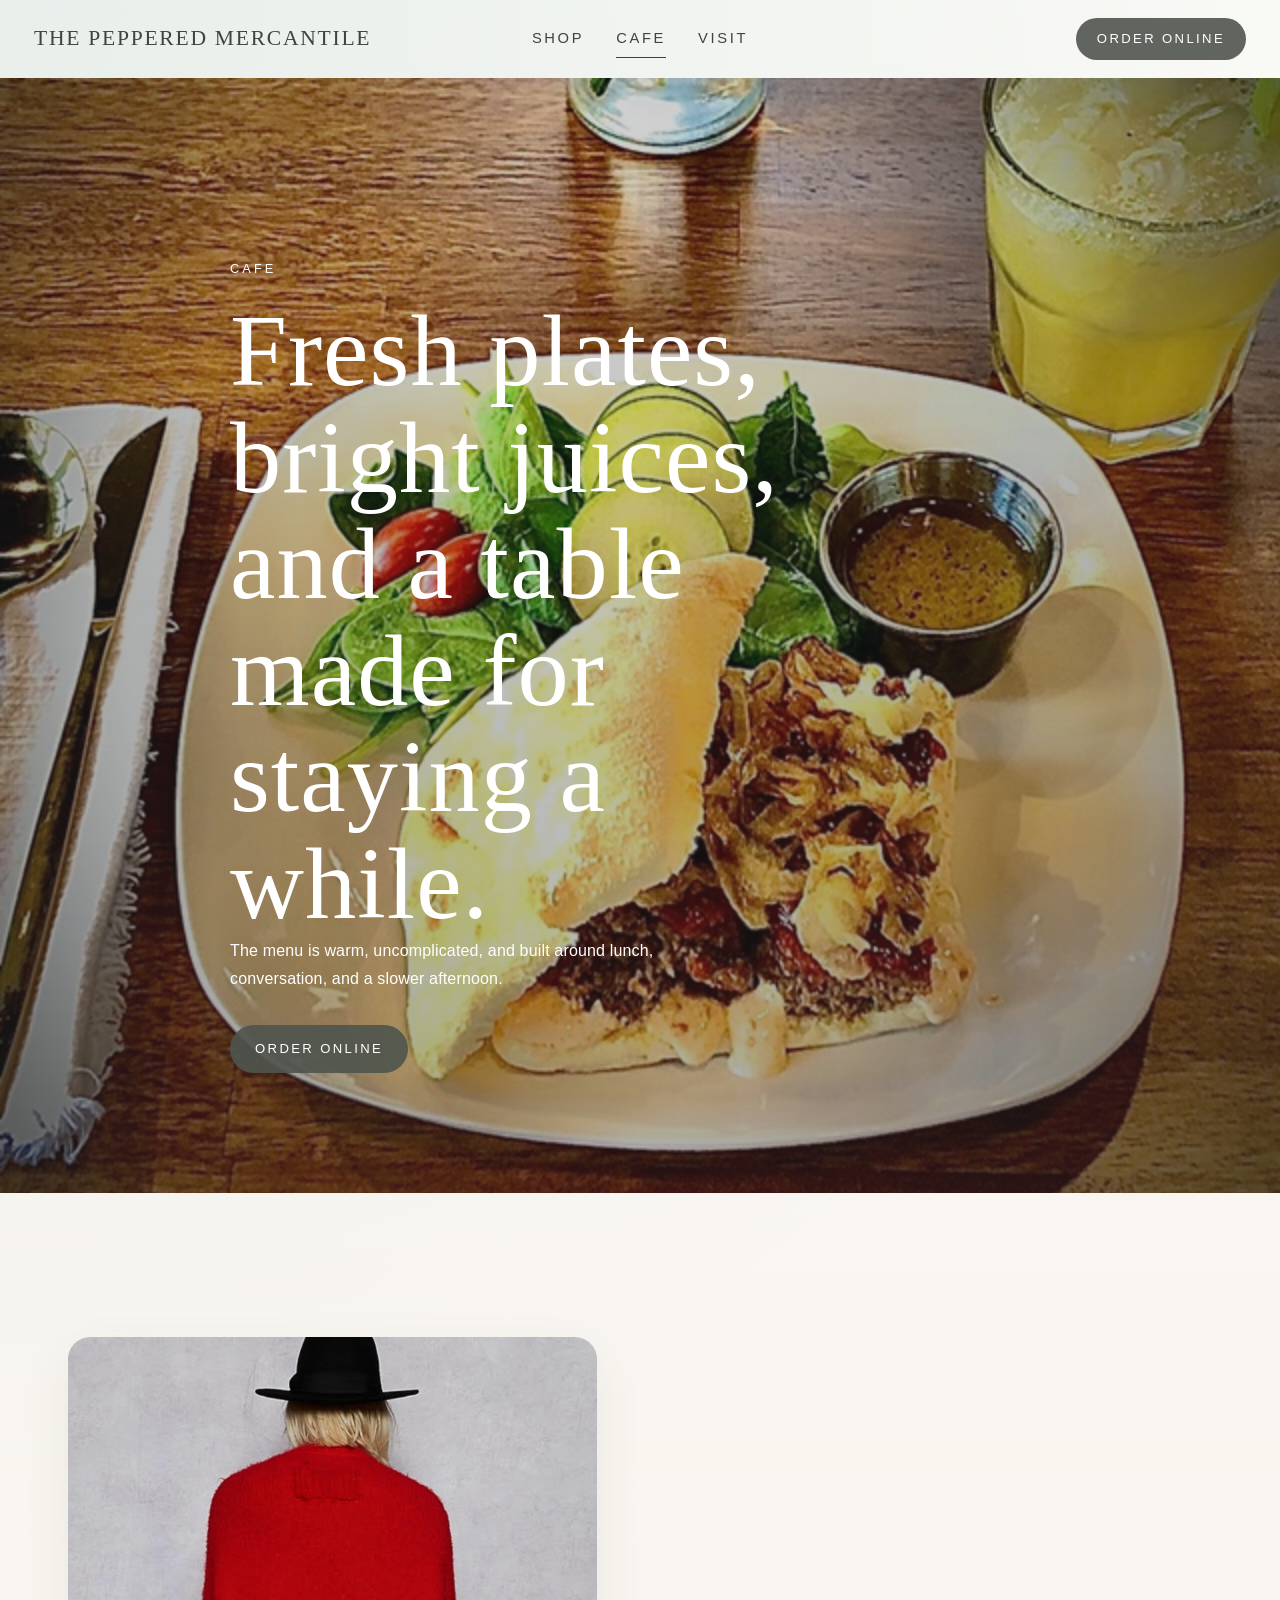
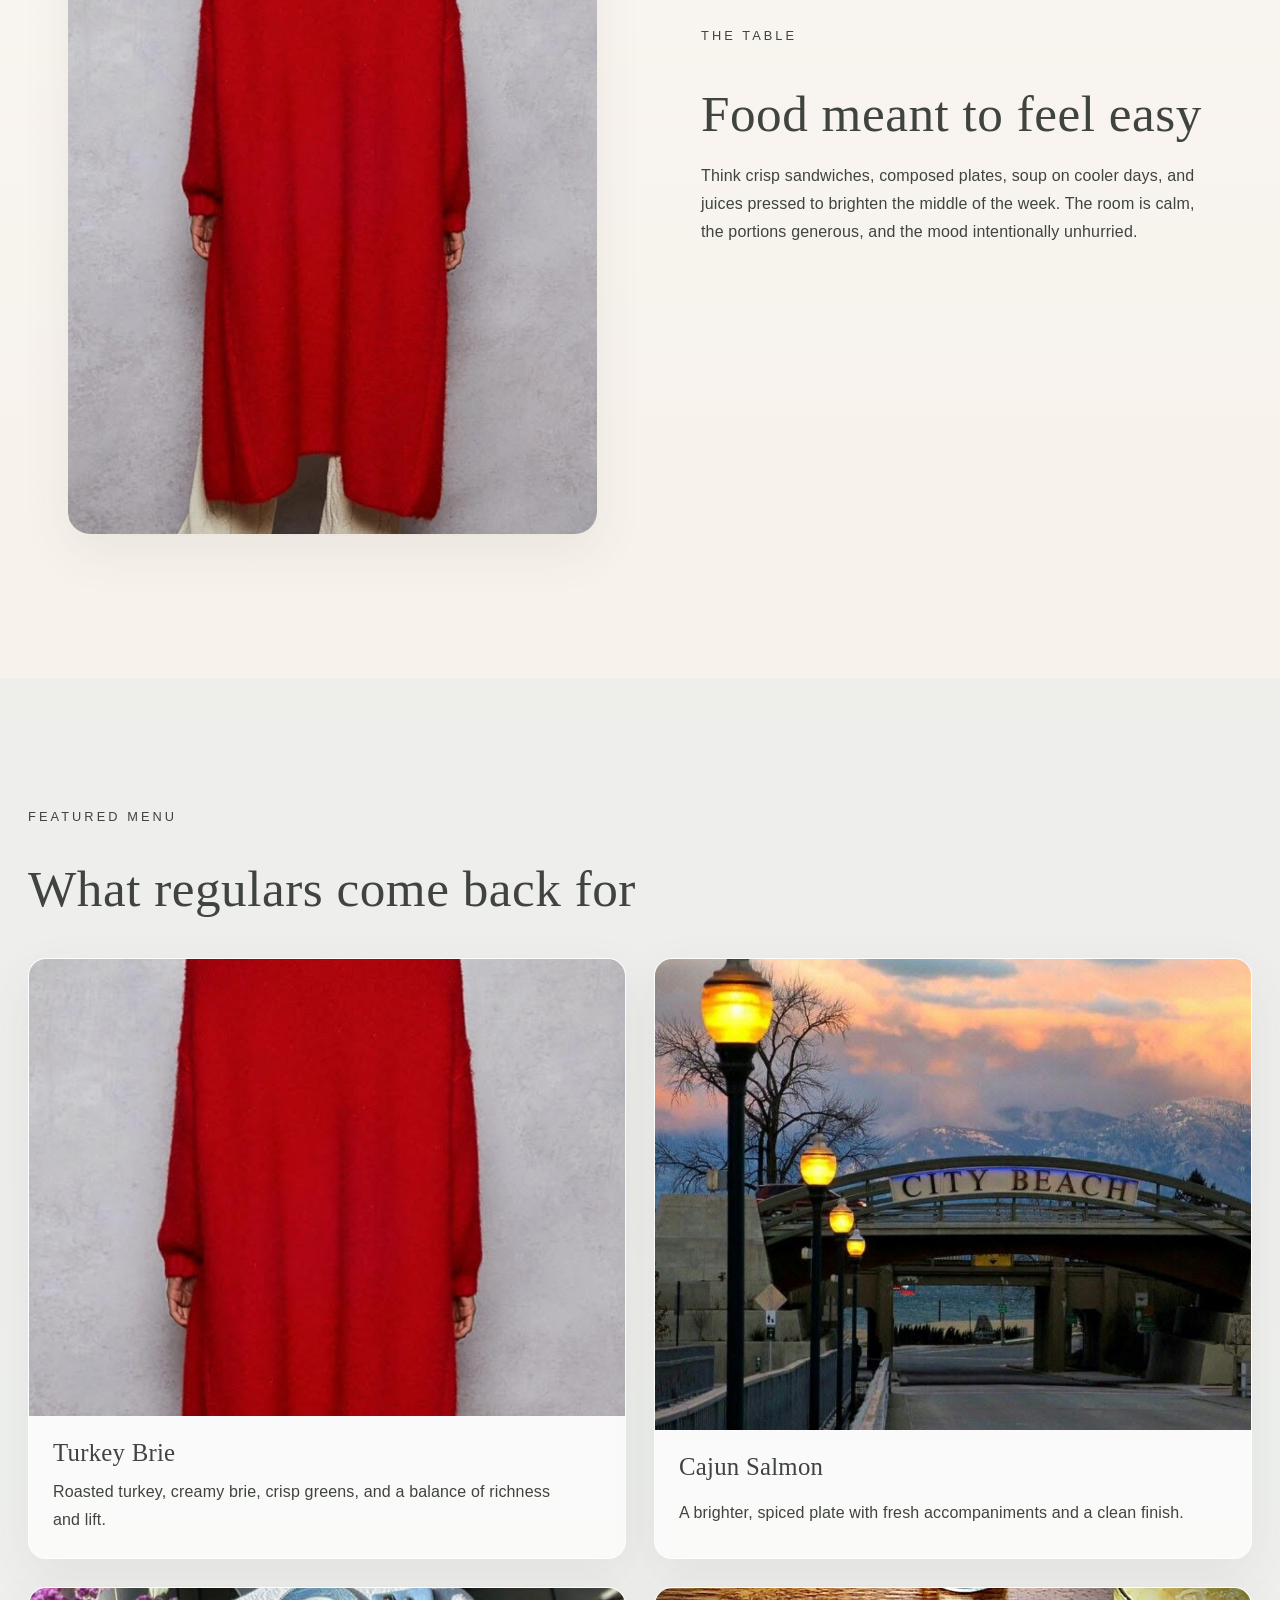
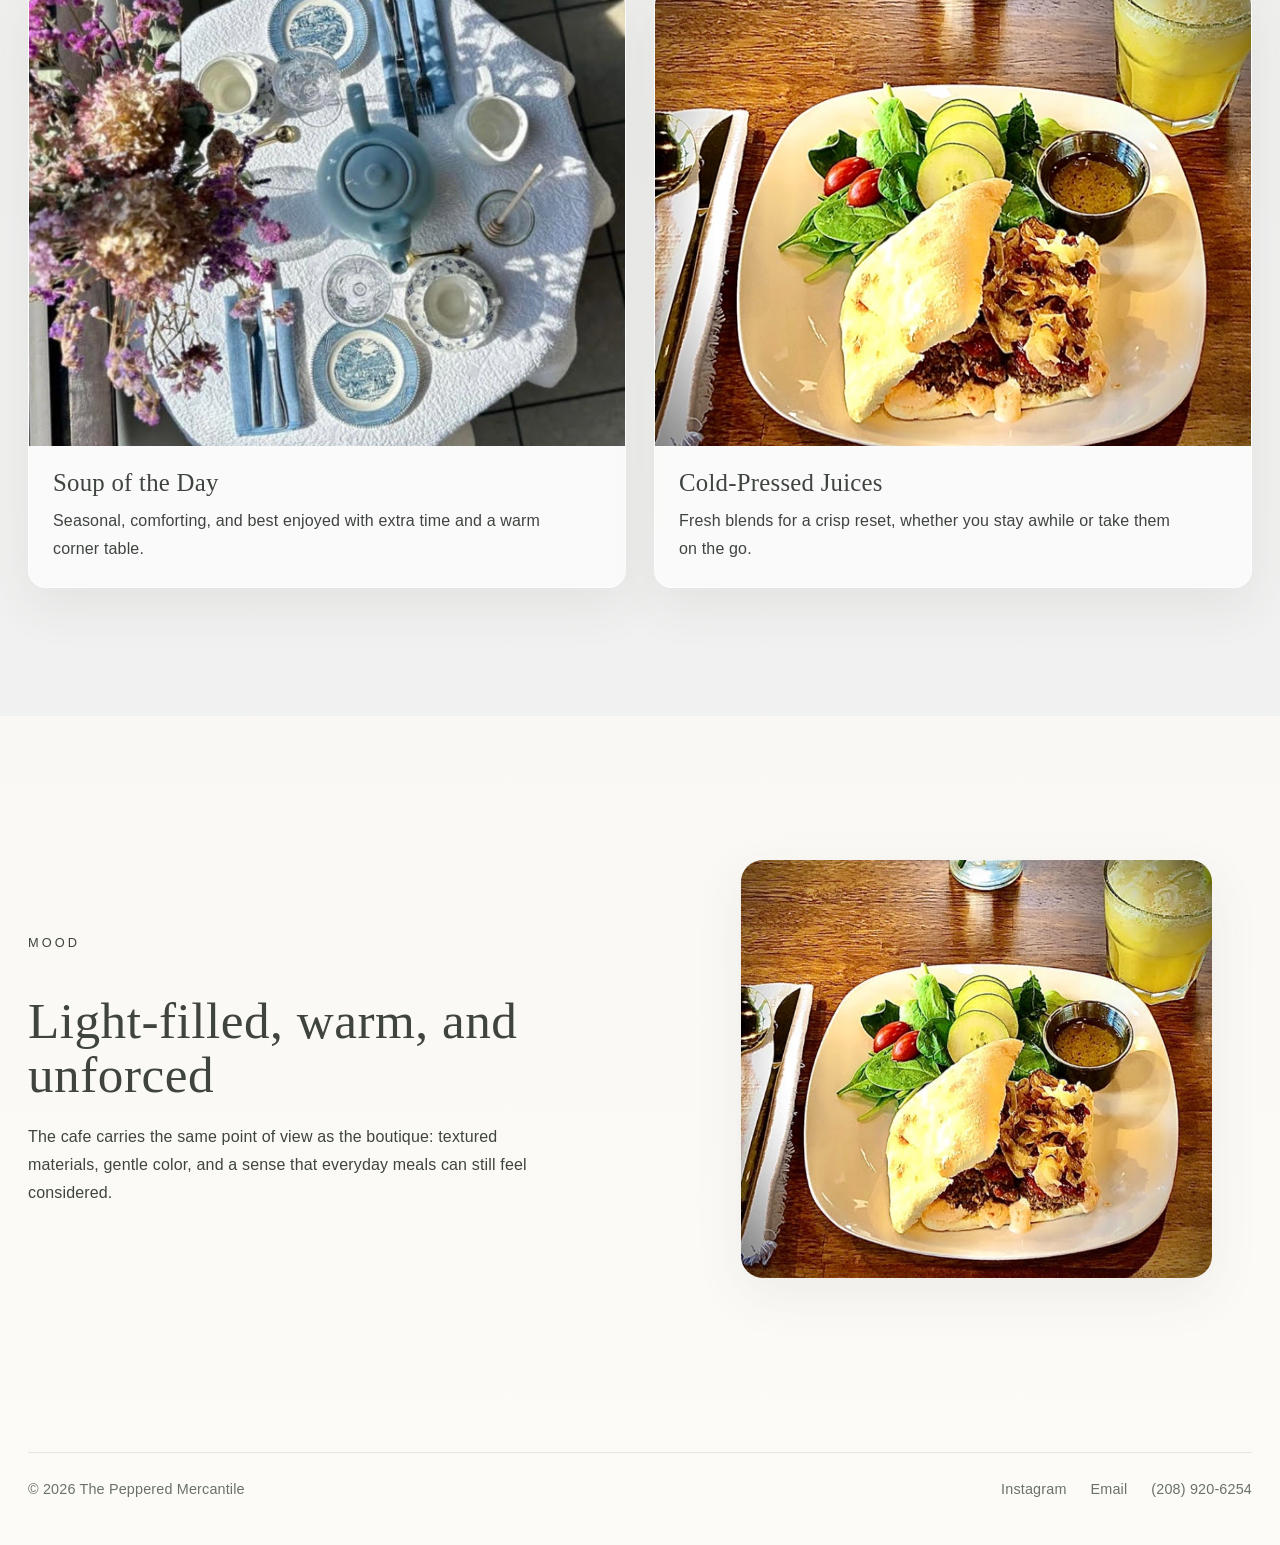
==== cafe.html @ 57a1aefb "initial commit" ====
<!DOCTYPE html>
<html lang="en">
<head>
  <meta charset="UTF-8">
  <meta name="viewport" content="width=device-width, initial-scale=1.0">
  <title>Cafe | The Peppered Mercantile</title>
  <meta name="description" content="Settle into the cafe at The Peppered Mercantile for fresh plates, simple meals, and cold-pressed juices in an airy setting.">
  <link rel="stylesheet" href="css/styles.css">
</head>
<body>
  <header class="site-header" data-header>
    <div class="nav-shell">
      <a class="brand-mark" href="index.html">The Peppered Mercantile</a>
      <button class="nav-toggle" type="button" aria-expanded="false" aria-controls="site-nav" data-nav-toggle>
        Menu
      </button>
      <nav class="site-nav" id="site-nav" data-nav>
        <a href="shop.html">Shop</a>
        <a class="active" href="cafe.html">Cafe</a>
        <a href="visit.html">Visit</a>
      </nav>
      <a class="button button-small" href="https://www.doordash.com/store/the-peppered-mercantile-sandpoint-27833694/32796175/?pickup=true&utm_campaign=gpa" target="_blank" rel="noreferrer">Order Online</a>
    </div>
  </header>

  <main class="page-main">
    <section class="page-hero">
      <img class="page-hero-background" src="assets/images/image8.jpeg" alt="Cafe dishes, juice, and table setting">
      <div class="page-hero-overlay"></div>
      <div class="container page-hero-stack">
        <p class="eyebrow">Cafe</p>
        <h1>Fresh plates, bright juices, and a table made for staying a while.</h1>
        <p>
          The menu is warm, uncomplicated, and built around lunch, conversation, and a slower afternoon.
        </p>
        <div class="button-row">
          <a class="button" href="https://www.doordash.com/store/the-peppered-mercantile-sandpoint-27833694/32796175/?pickup=true&utm_campaign=gpa" target="_blank" rel="noreferrer">Order Online</a>
        </div>
      </div>
    </section>

    <section class="section">
      <div class="container split-layout">
        <figure class="media-frame">
          <img src="assets/images/Screenshot 2026-03-31 at 6.50.48%E2%80%AFPM.png" alt="Prepared sandwich and cafe lunch">
        </figure>
        <div class="text-block">
          <p class="eyebrow">The Table</p>
          <h2>Food meant to feel easy</h2>
          <p>
            Think crisp sandwiches, composed plates, soup on cooler days, and juices pressed to brighten the middle of the week.
            The room is calm, the portions generous, and the mood intentionally unhurried.
          </p>
        </div>
      </div>
    </section>

    <section class="section section-tint-alt">
      <div class="container">
        <div class="section-heading">
          <p class="eyebrow">Featured Menu</p>
          <h2>What regulars come back for</h2>
        </div>
        <div class="card-grid card-grid-menu">
          <article class="menu-card">
            <img src="assets/images/Screenshot 2026-03-31 at 6.50.48%E2%80%AFPM.png" alt="Turkey Brie sandwich">
            <div class="menu-card-copy">
              <h3>Turkey Brie</h3>
              <p>Roasted turkey, creamy brie, crisp greens, and a balance of richness and lift.</p>
            </div>
          </article>
          <article class="menu-card">
            <img src="assets/images/Screenshot 2026-03-31 at 6.49.40%E2%80%AFPM.png" alt="Cajun Salmon">
            <div class="menu-card-copy">
              <h3>Cajun Salmon</h3>
              <p>A brighter, spiced plate with fresh accompaniments and a clean finish.</p>
            </div>
          </article>
          <article class="menu-card">
            <img src="assets/images/Screenshot 2026-03-31 at 6.51.25%E2%80%AFPM.png" alt="Soup of the Day">
            <div class="menu-card-copy">
              <h3>Soup of the Day</h3>
              <p>Seasonal, comforting, and best enjoyed with extra time and a warm corner table.</p>
            </div>
          </article>
          <article class="menu-card">
            <img src="assets/images/image8.jpeg" alt="Cold-Pressed Juices">
            <div class="menu-card-copy">
              <h3>Cold-Pressed Juices</h3>
              <p>Fresh blends for a crisp reset, whether you stay awhile or take them on the go.</p>
            </div>
          </article>
        </div>
      </div>
    </section>

    <section class="section">
      <div class="container split-layout split-layout-reverse">
        <figure class="media-frame">
          <img src="assets/images/Screenshot 2026-03-31 at 6.51.01%E2%80%AFPM.png" alt="Calm outdoor scene matching the cafe atmosphere">
        </figure>
        <div class="text-block">
          <p class="eyebrow">Mood</p>
          <h2>Light-filled, warm, and unforced</h2>
          <p>
            The cafe carries the same point of view as the boutique: textured materials, gentle color, and a sense
            that everyday meals can still feel considered.
          </p>
        </div>
      </div>
    </section>
  </main>

  <footer class="site-footer">
    <div class="container footer-inner">
      <p>&copy; 2026 The Peppered Mercantile</p>
      <div class="footer-links">
        <a href="https://www.instagram.com/thepepperedmercantile/" target="_blank" rel="noreferrer">Instagram</a>
        <a href="mailto:thepepperedmercantile@gmail.com">Email</a>
        <span>(208) 920-6254</span>
      </div>
    </div>
  </footer>

  <script src="js/main.js"></script>
</body>
</html>
---- css/styles.css ----
:root {
  --color-white: #ffffff;
  --color-cream: #f5f1eb;
  --color-sand: #e8e1d8;
  --color-blue: #dfe8ea;
  --color-sage: #e3ebe7;
  --color-text: #3f443f;
  --color-muted: #6a716b;
  --color-border: rgba(90, 91, 86, 0.14);
  --color-overlay: rgba(52, 57, 58, 0.28);
  --shadow-soft: 0 18px 50px rgba(82, 76, 67, 0.08);
  --radius-soft: 22px;
  --radius-card: 18px;
  --container-width: min(1240px, calc(100vw - 56px));
  --type-serif: "Centaur", "Iowan Old Style", "Palatino Linotype", "Book Antiqua", "Playfair Display", "Times New Roman", serif;
  --type-sans: "Helvetica Neue", Helvetica, Arial, sans-serif;
}

*,
*::before,
*::after {
  box-sizing: border-box;
}

html {
  scroll-behavior: smooth;
}

body {
  margin: 0;
  font-family: var(--type-sans);
  color: var(--color-text);
  background:
    radial-gradient(circle at top left, rgba(227, 235, 231, 0.8), transparent 30%),
    linear-gradient(180deg, #fcfbf8 0%, #f7f2ec 45%, #fcfbf8 100%);
  line-height: 1.75;
  letter-spacing: 0.01em;
}

img {
  display: block;
  width: 100%;
}

a {
  color: inherit;
  text-decoration: none;
}

button {
  font: inherit;
}

.container {
  width: var(--container-width);
  margin: 0 auto;
}

.site-header {
  position: sticky;
  top: 0;
  z-index: 30;
  padding: 18px 0;
  transition: background-color 180ms ease, box-shadow 180ms ease, backdrop-filter 180ms ease;
}

.site-header.is-scrolled {
  background: rgba(251, 248, 243, 0.88);
  box-shadow: 0 8px 30px rgba(67, 61, 54, 0.08);
  backdrop-filter: blur(12px);
}

.nav-shell {
  width: min(1320px, calc(100vw - 32px));
  margin: 0 auto;
  display: grid;
  grid-template-columns: 1fr auto 1fr;
  align-items: center;
  gap: 24px;
  padding: 0 18px;
}

.brand-mark {
  justify-self: start;
  font-family: var(--type-serif);
  font-size: clamp(1.35rem, 1.4vw, 1.6rem);
  letter-spacing: 0.08em;
  text-transform: uppercase;
}

.site-nav {
  display: flex;
  justify-content: center;
  gap: 32px;
  font-size: 0.92rem;
  letter-spacing: 0.18em;
  text-transform: uppercase;
}

.site-nav a,
.footer-links a,
.text-link {
  position: relative;
}

.site-nav a::after,
.footer-links a::after,
.text-link::after {
  content: "";
  position: absolute;
  left: 0;
  bottom: -6px;
  width: 100%;
  height: 1px;
  background: currentColor;
  transform: scaleX(0);
  transform-origin: left;
  transition: transform 180ms ease;
}

.site-nav a:hover::after,
.site-nav a.active::after,
.footer-links a:hover::after,
.text-link:hover::after {
  transform: scaleX(1);
}

.nav-shell > .button {
  justify-self: end;
}

.nav-toggle {
  display: none;
  justify-self: end;
  border: 0;
  background: transparent;
  text-transform: uppercase;
  letter-spacing: 0.18em;
  color: var(--color-text);
}

.button {
  display: inline-flex;
  align-items: center;
  justify-content: center;
  min-height: 48px;
  padding: 0 24px;
  border-radius: 999px;
  border: 1px solid transparent;
  background: rgba(79, 85, 78, 0.9);
  color: var(--color-white);
  font-size: 0.82rem;
  letter-spacing: 0.18em;
  text-transform: uppercase;
  transition: transform 180ms ease, background-color 180ms ease, border-color 180ms ease, opacity 180ms ease;
}

.button:hover {
  transform: translateY(-2px);
  background: rgba(64, 69, 63, 0.94);
}

.button-small {
  min-height: 42px;
  padding: 0 20px;
}

.button-light {
  background: rgba(255, 255, 255, 0.9);
  color: var(--color-text);
}

.button-light:hover {
  background: var(--color-white);
}

.button-outline,
.button-ghost {
  background: transparent;
  border-color: rgba(255, 255, 255, 0.72);
  color: var(--color-white);
}

.button-outline:hover,
.button-ghost:hover {
  background: rgba(255, 255, 255, 0.12);
}

.button-secondary {
  background: rgba(227, 235, 231, 0.92);
  color: var(--color-text);
}

.button-secondary:hover {
  background: rgba(211, 224, 219, 1);
}

.page-main .button-ghost,
.visit-preview .button-ghost,
.section-cafe-preview .button-ghost,
.page-hero-stack .button-ghost {
  border-color: var(--color-border);
  color: var(--color-text);
}

.page-main .button-ghost:hover,
.visit-preview .button-ghost:hover,
.section-cafe-preview .button-ghost:hover,
.page-hero-stack .button-ghost:hover {
  background: rgba(63, 68, 63, 0.06);
}

.page-hero {
  position: relative;
}

.page-hero-background {
  position: absolute;
  inset: 0;
  width: 100%;
  height: 100%;
  object-fit: cover;
}

.page-hero-overlay {
  position: absolute;
  inset: 0;
  background:
    linear-gradient(180deg, rgba(43, 47, 47, 0.16) 0%, rgba(43, 47, 47, 0.34) 100%),
    linear-gradient(90deg, rgba(26, 30, 31, 0.2) 0%, rgba(26, 30, 31, 0.05) 45%, rgba(26, 30, 31, 0.2) 100%);
}

.hero-showcase {
  padding: 132px 0 74px;
}

.hero-showcase-grid {
  display: grid;
  grid-template-columns: minmax(320px, 0.9fr) minmax(0, 1.1fr);
  gap: clamp(30px, 5vw, 64px);
  align-items: center;
}

.hero-copy-panel {
  display: grid;
  gap: 22px;
  align-content: center;
}

.hero-copy-panel h1 {
  font-size: clamp(3.2rem, 7vw, 6rem);
  max-width: 10ch;
}

.hero-support {
  max-width: 32rem;
  color: var(--color-muted);
}

.hero-visuals {
  display: grid;
  grid-template-columns: minmax(0, 1fr) 0.52fr;
  gap: 22px;
  align-items: end;
}

.hero-primary-image img {
  aspect-ratio: 0.98 / 1.05;
}

.hero-secondary-image {
  transform: translateY(44px);
}

.hero-secondary-image img {
  aspect-ratio: 0.88 / 1.05;
}

.page-hero-stack {
  position: relative;
  z-index: 1;
  width: min(760px, calc(100vw - 48px));
  padding: 140px 0 110px;
  color: var(--color-white);
  text-align: center;
}

.eyebrow {
  margin: 0 0 18px;
  font-size: 0.8rem;
  letter-spacing: 0.24em;
  text-transform: uppercase;
}

h1,
h2,
h3 {
  margin: 0;
  font-family: var(--type-serif);
  font-weight: 400;
  line-height: 1.04;
  letter-spacing: 0.01em;
}

h1 {
  font-size: clamp(3.4rem, 8vw, 6.8rem);
}

h2 {
  font-size: clamp(2.2rem, 4vw, 4rem);
}

h3 {
  font-size: 1.55rem;
}

p {
  margin: 0;
}

.hero-copy,
.page-hero-copy p,
.page-hero-stack p:not(.eyebrow),
.text-block p,
.menu-card-copy p,
.visit-panel p,
.visit-card p {
  max-width: 32rem;
  color: inherit;
}

.button-row {
  display: flex;
  flex-wrap: wrap;
  gap: 14px;
  margin-top: 32px;
}

.button-row.centered {
  justify-content: center;
}

.visit-meta {
  display: flex;
  flex-wrap: wrap;
  align-items: center;
  gap: 18px;
  margin-top: 24px;
}

.section {
  padding: clamp(88px, 10vw, 138px) 0;
}

.section-tint {
  background: rgba(232, 225, 216, 0.42);
}

.section-tint-alt {
  background: rgba(223, 232, 234, 0.42);
}

.split-layout {
  display: grid;
  grid-template-columns: minmax(0, 1.05fr) minmax(300px, 0.95fr);
  gap: clamp(34px, 5vw, 90px);
  align-items: center;
}

.split-layout-reverse .media-frame {
  order: 2;
}

.split-layout-reverse .text-block {
  order: 1;
}

.media-frame {
  border-radius: var(--radius-soft);
  overflow: hidden;
  box-shadow: var(--shadow-soft);
  background: var(--color-white);
}

.media-frame img,
.product-card img,
.menu-card img,
.instagram-grid img {
  height: 100%;
  object-fit: cover;
}

.text-block {
  display: grid;
  gap: 22px;
}

.text-link {
  width: fit-content;
  font-size: 0.88rem;
  letter-spacing: 0.16em;
  text-transform: uppercase;
}

.image-break {
  position: relative;
  min-height: 58vh;
  margin: 18px 0 0;
  overflow: hidden;
}

.image-break img {
  width: 100%;
  height: 58vh;
  object-fit: cover;
  object-position: center center;
}

.section-heading {
  display: grid;
  gap: 16px;
  margin-bottom: 42px;
}

.card-grid {
  display: grid;
  gap: 28px;
}

.card-grid-shop {
  grid-template-columns: repeat(3, minmax(0, 1fr));
}

.shop-grid-large {
  gap: 34px;
}

.card-grid-menu {
  grid-template-columns: repeat(2, minmax(0, 1fr));
}

.product-card,
.menu-card,
.visit-card,
.visit-panel {
  border-radius: var(--radius-card);
  overflow: hidden;
  background: rgba(255, 255, 255, 0.66);
  box-shadow: var(--shadow-soft);
  border: 1px solid rgba(255, 255, 255, 0.65);
}

.product-card,
.menu-card {
  transition: transform 180ms ease, box-shadow 180ms ease;
}

.product-card:hover,
.menu-card:hover,
.instagram-grid img:hover {
  transform: translateY(-4px) scale(1.01);
  box-shadow: 0 24px 56px rgba(78, 72, 65, 0.12);
}

.product-card img {
  aspect-ratio: 0.92 / 1.05;
}

.product-card h3 {
  padding: 24px;
  font-size: 1.5rem;
}

.menu-card {
  display: grid;
}

.menu-card img {
  aspect-ratio: 1.12 / 0.86;
}

.menu-card-copy {
  display: grid;
  gap: 12px;
  padding: 24px;
}

.section-actions {
  margin-top: 34px;
}

.contact-number {
  margin: 0;
  font-size: 0.92rem;
  letter-spacing: 0.12em;
  text-transform: uppercase;
  color: var(--color-muted);
}

.instagram-grid {
  display: grid;
  grid-template-columns: repeat(3, minmax(0, 1fr));
  gap: 18px;
}

.instagram-grid img {
  aspect-ratio: 1 / 1;
  border-radius: 16px;
  box-shadow: var(--shadow-soft);
  transition: transform 180ms ease, box-shadow 180ms ease;
}

.visit-preview {
  padding-top: 0;
}

.visit-card {
  display: grid;
  grid-template-columns: repeat(3, minmax(0, 1fr));
  gap: 26px;
  align-items: end;
  padding: 40px;
  background:
    linear-gradient(135deg, rgba(255, 255, 255, 0.86), rgba(232, 225, 216, 0.74));
}

.hours-label {
  margin-bottom: 10px;
  font-size: 0.85rem;
  letter-spacing: 0.18em;
  text-transform: uppercase;
}

.page-hero {
  min-height: 76vh;
  display: grid;
  align-items: center;
  overflow: hidden;
}

.page-hero-soft {
  min-height: auto;
  padding: 140px 0 60px;
}

.page-hero-grid {
  display: grid;
  grid-template-columns: minmax(0, 0.95fr) minmax(0, 1.05fr);
  gap: clamp(34px, 5vw, 88px);
  align-items: center;
}

.page-hero-copy {
  display: grid;
  gap: 22px;
}

.page-hero-copy h1,
.page-hero-soft h1 {
  font-size: clamp(2.8rem, 5.2vw, 5rem);
}

.page-hero-stack {
  width: min(820px, calc(100vw - 48px));
  padding-top: 180px;
  padding-bottom: 120px;
  text-align: left;
}

.page-hero-stack h1 {
  max-width: 12ch;
}

.page-hero-media img {
  aspect-ratio: 0.98 / 1.06;
}

.visit-layout {
  display: grid;
  grid-template-columns: repeat(2, minmax(0, 1fr));
  gap: 30px;
}

.visit-panel {
  padding: 34px;
}

.site-footer {
  padding: 30px 0 42px;
}

.footer-inner {
  display: flex;
  justify-content: space-between;
  gap: 20px;
  align-items: center;
  padding-top: 24px;
  border-top: 1px solid var(--color-border);
  font-size: 0.9rem;
  color: var(--color-muted);
}

.footer-links {
  display: flex;
  flex-wrap: wrap;
  gap: 24px;
}

@media (max-width: 980px) {
  .nav-shell {
    grid-template-columns: 1fr auto auto;
  }

  .site-nav {
    position: absolute;
    top: calc(100% + 10px);
    left: 16px;
    right: 16px;
    display: none;
    flex-direction: column;
    align-items: flex-start;
    gap: 18px;
    padding: 22px;
    border-radius: 18px;
    background: rgba(251, 248, 243, 0.96);
    box-shadow: var(--shadow-soft);
  }

  .site-nav.is-open {
    display: flex;
  }

  .nav-toggle {
    display: inline-flex;
  }

  .hero-showcase-grid,
  .split-layout,
  .page-hero-grid,
  .visit-layout,
  .visit-card,
  .card-grid-menu,
  .card-grid-shop,
  .instagram-grid {
    grid-template-columns: 1fr;
  }

  .split-layout-reverse .media-frame,
  .split-layout-reverse .text-block {
    order: initial;
  }

  .hero-visuals {
    grid-template-columns: 1fr;
  }

  .hero-secondary-image {
    transform: none;
    max-width: 360px;
  }

  .page-hero-stack {
    text-align: left;
  }
}

@media (max-width: 720px) {
  :root {
    --container-width: min(1240px, calc(100vw - 32px));
  }

  .site-header {
    padding: 14px 0;
  }

  .brand-mark {
    max-width: 14ch;
    line-height: 1.1;
  }

  .nav-shell > .button {
    display: none;
  }

  .hero-showcase {
    padding-top: 118px;
  }

  .page-hero-stack,
  .hero-copy-panel {
    text-align: left;
  }

  .page-hero-stack {
    padding-top: 150px;
    padding-bottom: 80px;
  }

  h1 {
    font-size: clamp(2.9rem, 14vw, 4.5rem);
  }

  h2 {
    font-size: clamp(2rem, 9vw, 3rem);
  }

  .button-row {
    flex-direction: column;
    align-items: stretch;
  }

  .image-break img {
    height: 48vh;
  }

  .footer-inner {
    flex-direction: column;
    align-items: flex-start;
  }
}
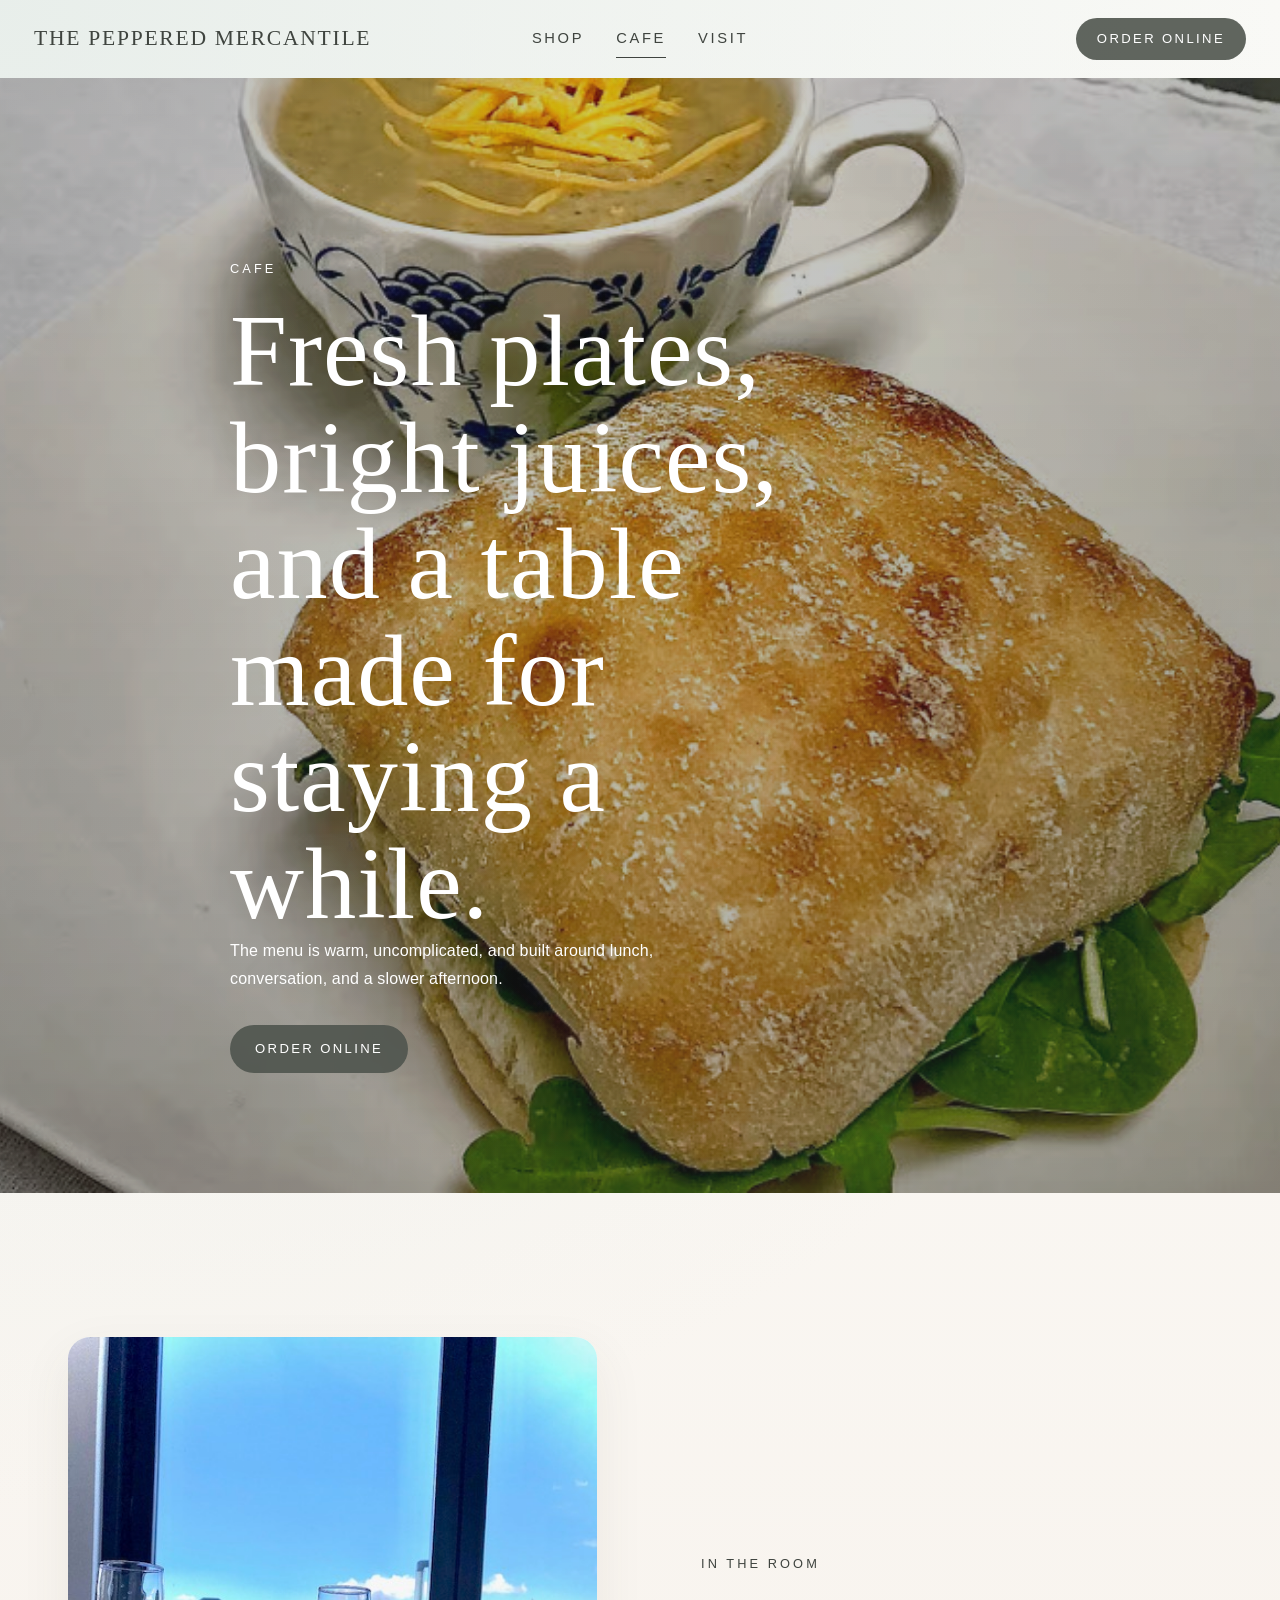
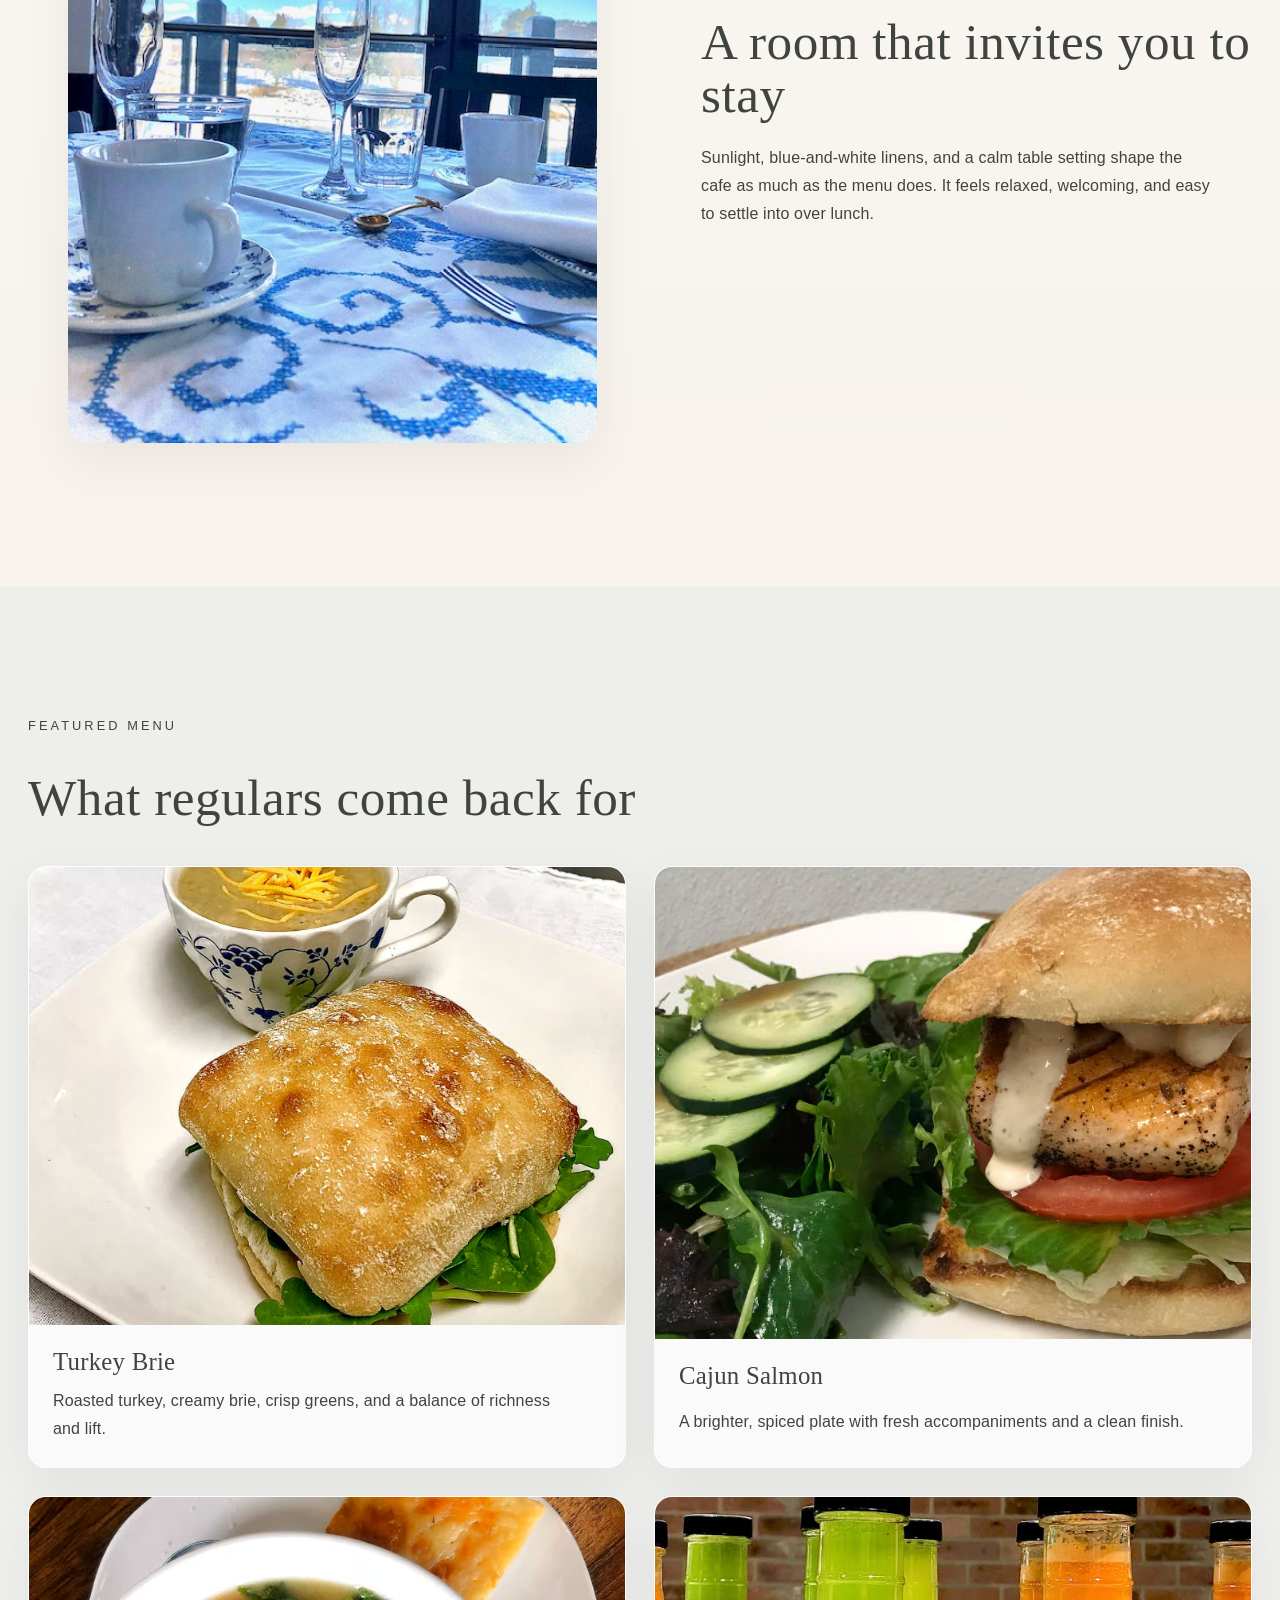
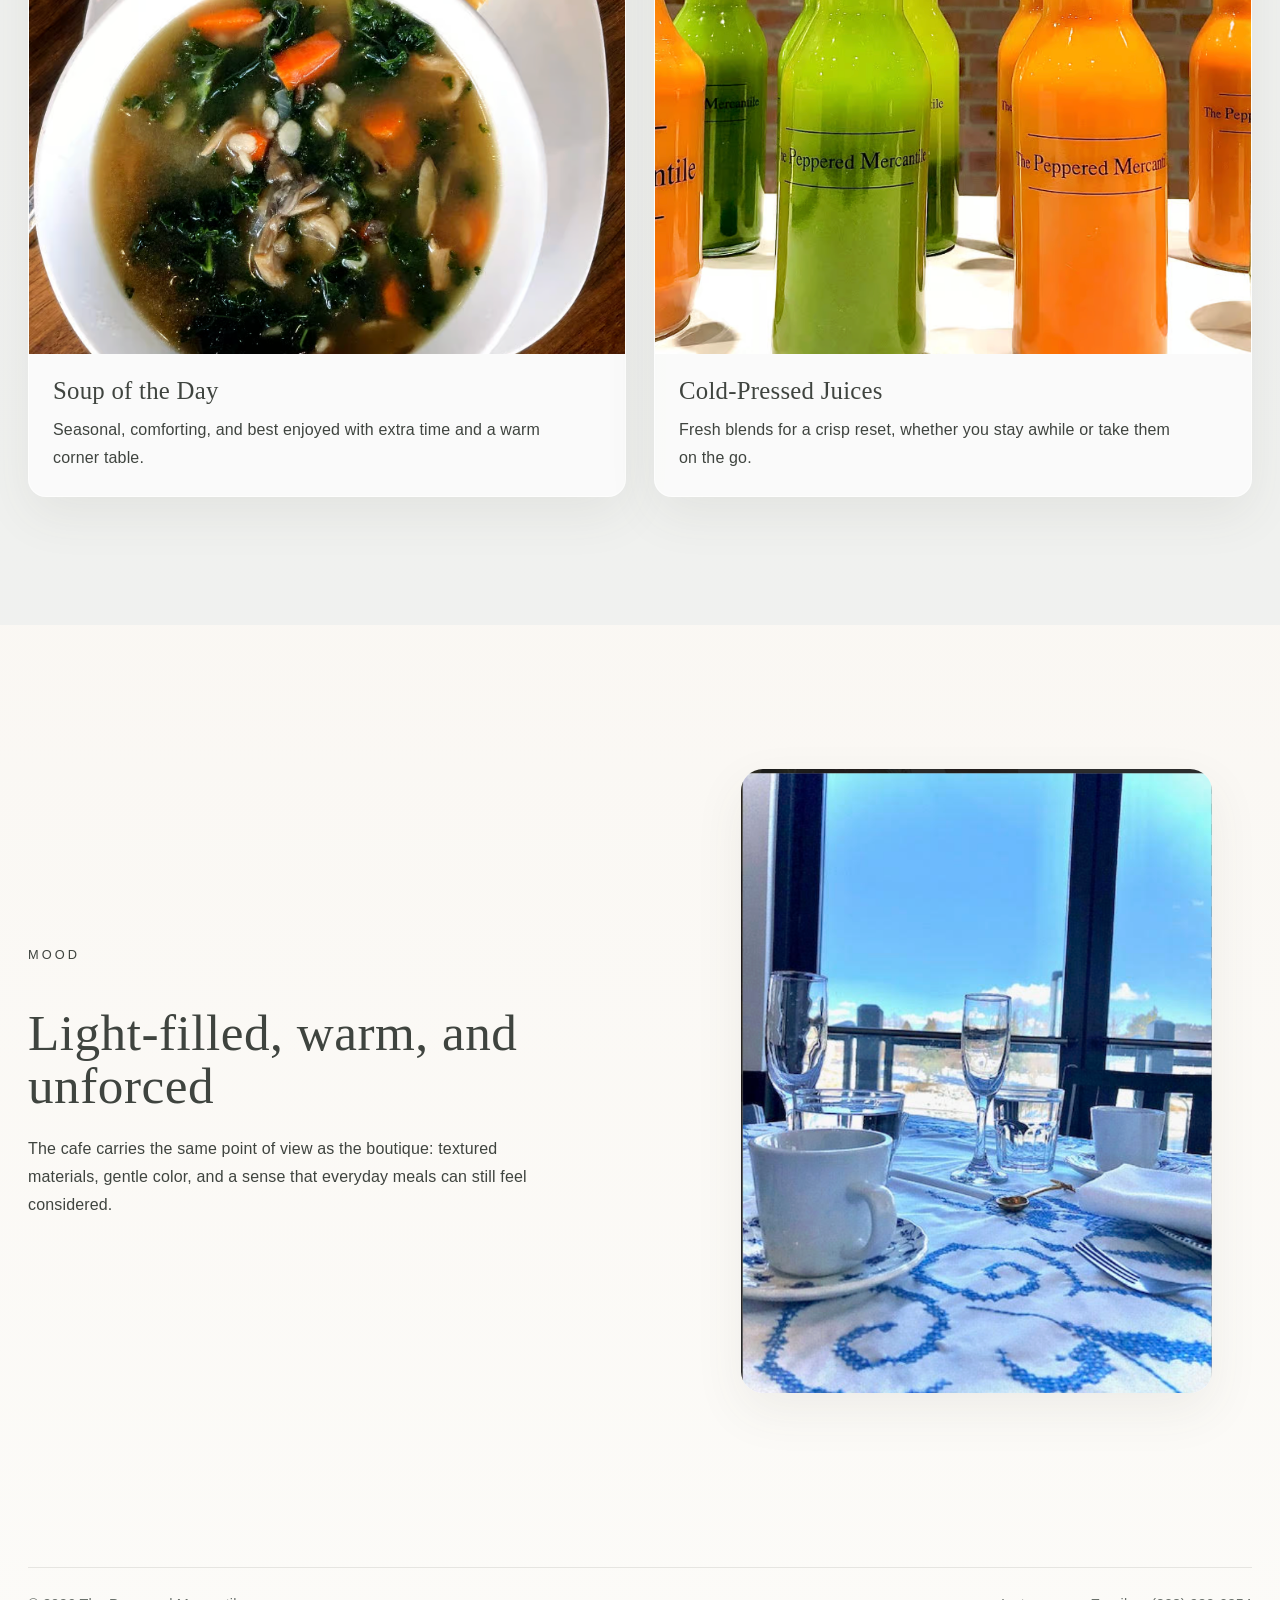
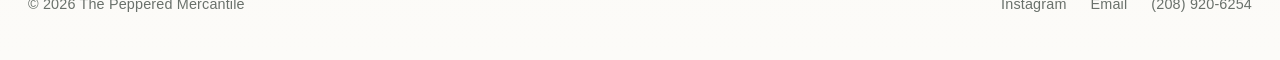
==== commit 0733157c: "final site upload" ====
--- a/cafe.html
+++ b/cafe.html
@@ -25,7 +25,7 @@
 
   <main class="page-main">
     <section class="page-hero">
-      <img class="page-hero-background" src="assets/images/image8.jpeg" alt="Cafe dishes, juice, and table setting">
+      <img class="page-hero-background" src="assets/images/turkey-brie.png" alt="Turkey Brie and fresh juice at The Peppered Mercantile cafe">
       <div class="page-hero-overlay"></div>
       <div class="container page-hero-stack">
         <p class="eyebrow">Cafe</p>
@@ -42,14 +42,14 @@
     <section class="section">
       <div class="container split-layout">
         <figure class="media-frame">
-          <img src="assets/images/Screenshot 2026-03-31 at 6.50.48%E2%80%AFPM.png" alt="Prepared sandwich and cafe lunch">
+          <img src="assets/images/image9.jpeg" alt="Window table inside the cafe">
         </figure>
         <div class="text-block">
-          <p class="eyebrow">The Table</p>
-          <h2>Food meant to feel easy</h2>
+          <p class="eyebrow">In the Room</p>
+          <h2>A room that invites you to stay</h2>
           <p>
-            Think crisp sandwiches, composed plates, soup on cooler days, and juices pressed to brighten the middle of the week.
-            The room is calm, the portions generous, and the mood intentionally unhurried.
+            Sunlight, blue-and-white linens, and a calm table setting shape the cafe as much as the menu does.
+            It feels relaxed, welcoming, and easy to settle into over lunch.
           </p>
         </div>
       </div>
@@ -63,28 +63,28 @@
         </div>
         <div class="card-grid card-grid-menu">
           <article class="menu-card">
-            <img src="assets/images/Screenshot 2026-03-31 at 6.50.48%E2%80%AFPM.png" alt="Turkey Brie sandwich">
+            <img src="assets/images/turkey-brie.png" alt="Turkey Brie sandwich">
             <div class="menu-card-copy">
               <h3>Turkey Brie</h3>
               <p>Roasted turkey, creamy brie, crisp greens, and a balance of richness and lift.</p>
             </div>
           </article>
           <article class="menu-card">
-            <img src="assets/images/Screenshot 2026-03-31 at 6.49.40%E2%80%AFPM.png" alt="Cajun Salmon">
+            <img src="assets/images/cajun-salmon.png" alt="Cajun Salmon served with greens at The Peppered Mercantile">
             <div class="menu-card-copy">
               <h3>Cajun Salmon</h3>
               <p>A brighter, spiced plate with fresh accompaniments and a clean finish.</p>
             </div>
           </article>
           <article class="menu-card">
-            <img src="assets/images/Screenshot 2026-03-31 at 6.51.25%E2%80%AFPM.png" alt="Soup of the Day">
+            <img src="assets/images/soup-of-the-day.png" alt="Soup of the Day">
             <div class="menu-card-copy">
               <h3>Soup of the Day</h3>
               <p>Seasonal, comforting, and best enjoyed with extra time and a warm corner table.</p>
             </div>
           </article>
           <article class="menu-card">
-            <img src="assets/images/image8.jpeg" alt="Cold-Pressed Juices">
+            <img src="assets/images/cold-pressed-juices.png" alt="Cold-Pressed Juices">
             <div class="menu-card-copy">
               <h3>Cold-Pressed Juices</h3>
               <p>Fresh blends for a crisp reset, whether you stay awhile or take them on the go.</p>
@@ -97,7 +97,7 @@
     <section class="section">
       <div class="container split-layout split-layout-reverse">
         <figure class="media-frame">
-          <img src="assets/images/Screenshot 2026-03-31 at 6.51.01%E2%80%AFPM.png" alt="Calm outdoor scene matching the cafe atmosphere">
+          <img src="assets/images/Screenshot 2026-03-31 at 6.31.05%E2%80%AFPM.png" alt="Blue-and-white window table inside the cafe">
         </figure>
         <div class="text-block">
           <p class="eyebrow">Mood</p>
--- a/css/styles.css
+++ b/css/styles.css
@@ -543,6 +543,10 @@
   padding: 140px 0 60px;
 }
 
+.visit-hero {
+  padding-bottom: 20px;
+}
+
 .page-hero-grid {
   display: grid;
   grid-template-columns: minmax(0, 0.95fr) minmax(0, 1.05fr);
@@ -583,6 +587,49 @@
 
 .visit-panel {
   padding: 34px;
+}
+
+.visit-details-section {
+  padding-top: 16px;
+  padding-bottom: 56px;
+}
+
+.visit-layout .eyebrow {
+  margin-bottom: 24px;
+}
+
+.visit-panel h2 {
+  font-size: clamp(2.5rem, 4.2vw, 3.8rem);
+  max-width: 8ch;
+  margin-bottom: 6px;
+}
+
+.visit-panel p + p {
+  margin-top: 8px;
+}
+
+.visit-story {
+  padding-top: 64px;
+  padding-bottom: 88px;
+}
+
+.visit-story .split-layout {
+  grid-template-columns: minmax(0, 1.15fr) minmax(320px, 0.85fr);
+  gap: clamp(28px, 4vw, 64px);
+  align-items: center;
+}
+
+.visit-story .media-frame {
+  max-width: 420px;
+  justify-self: end;
+}
+
+.visit-story .text-block {
+  gap: 18px;
+}
+
+.visit-story .text-block p {
+  max-width: 36rem;
 }
 
 .site-footer {
